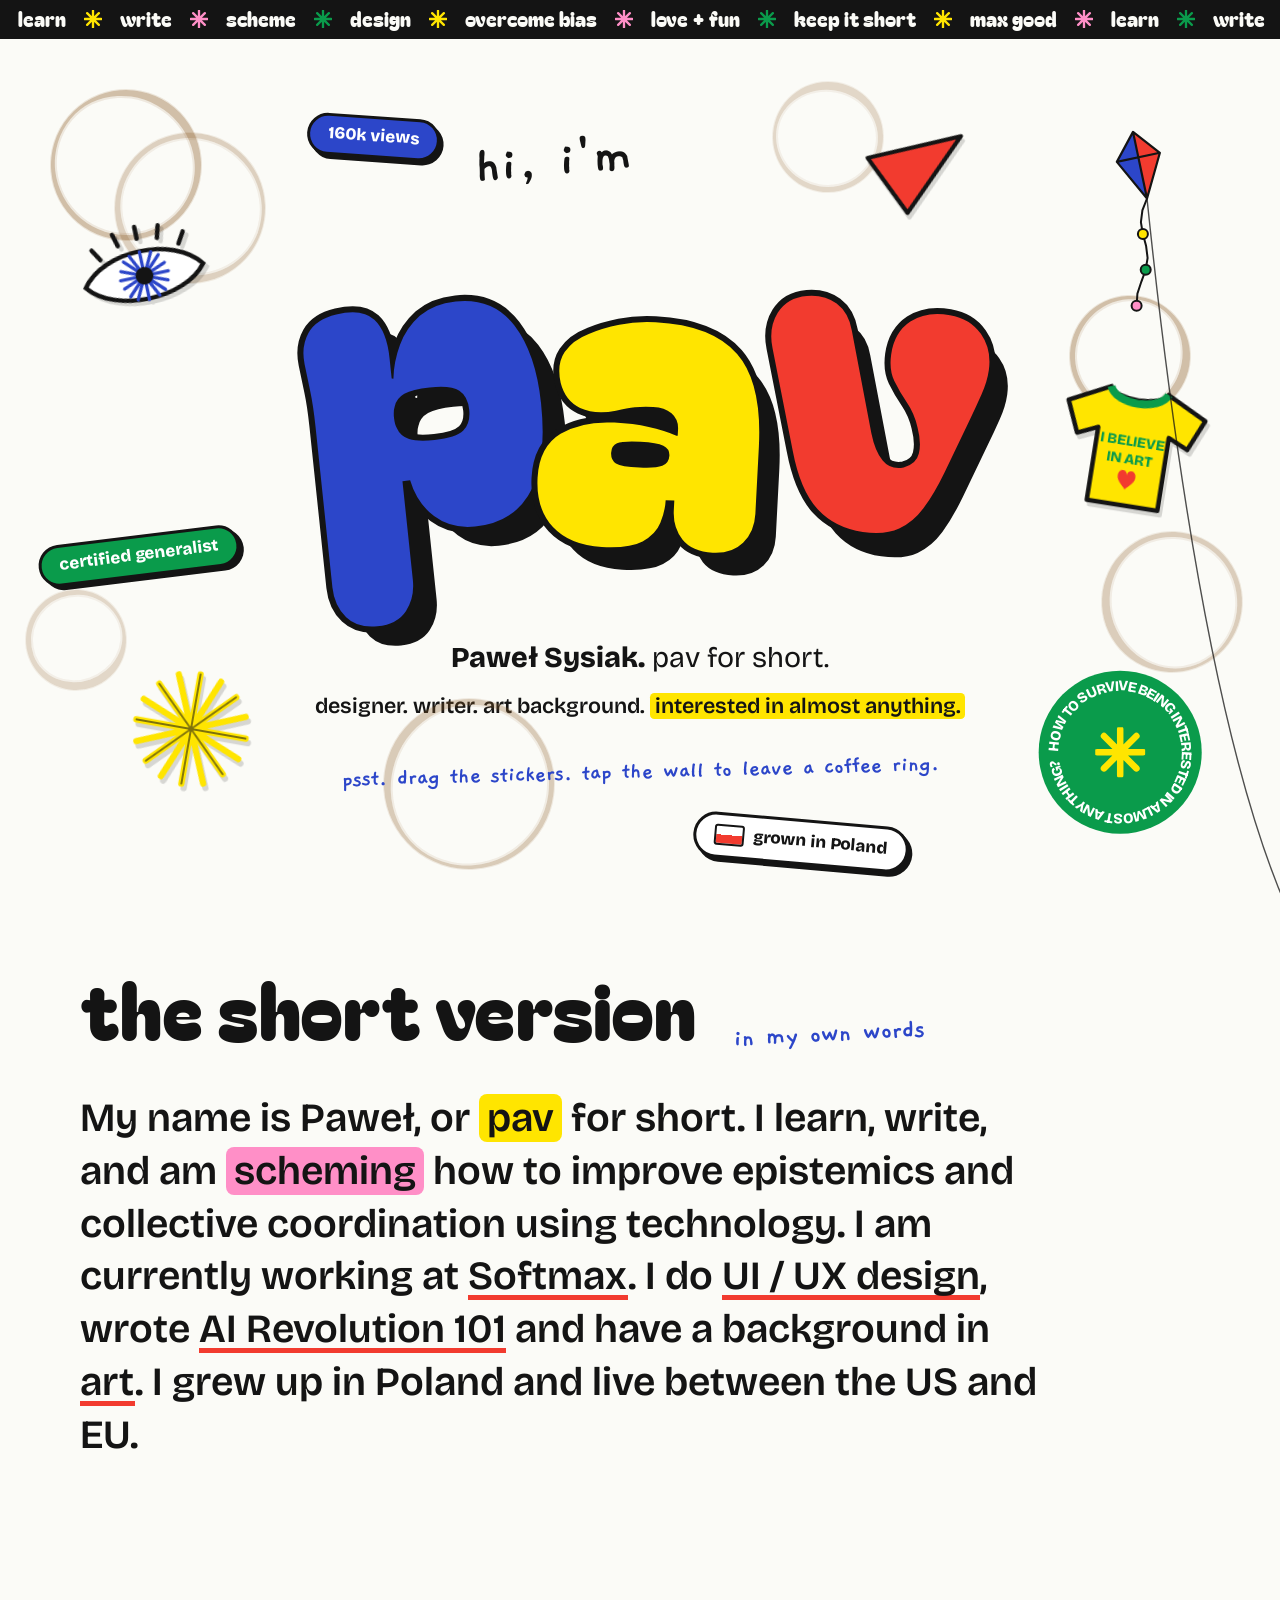
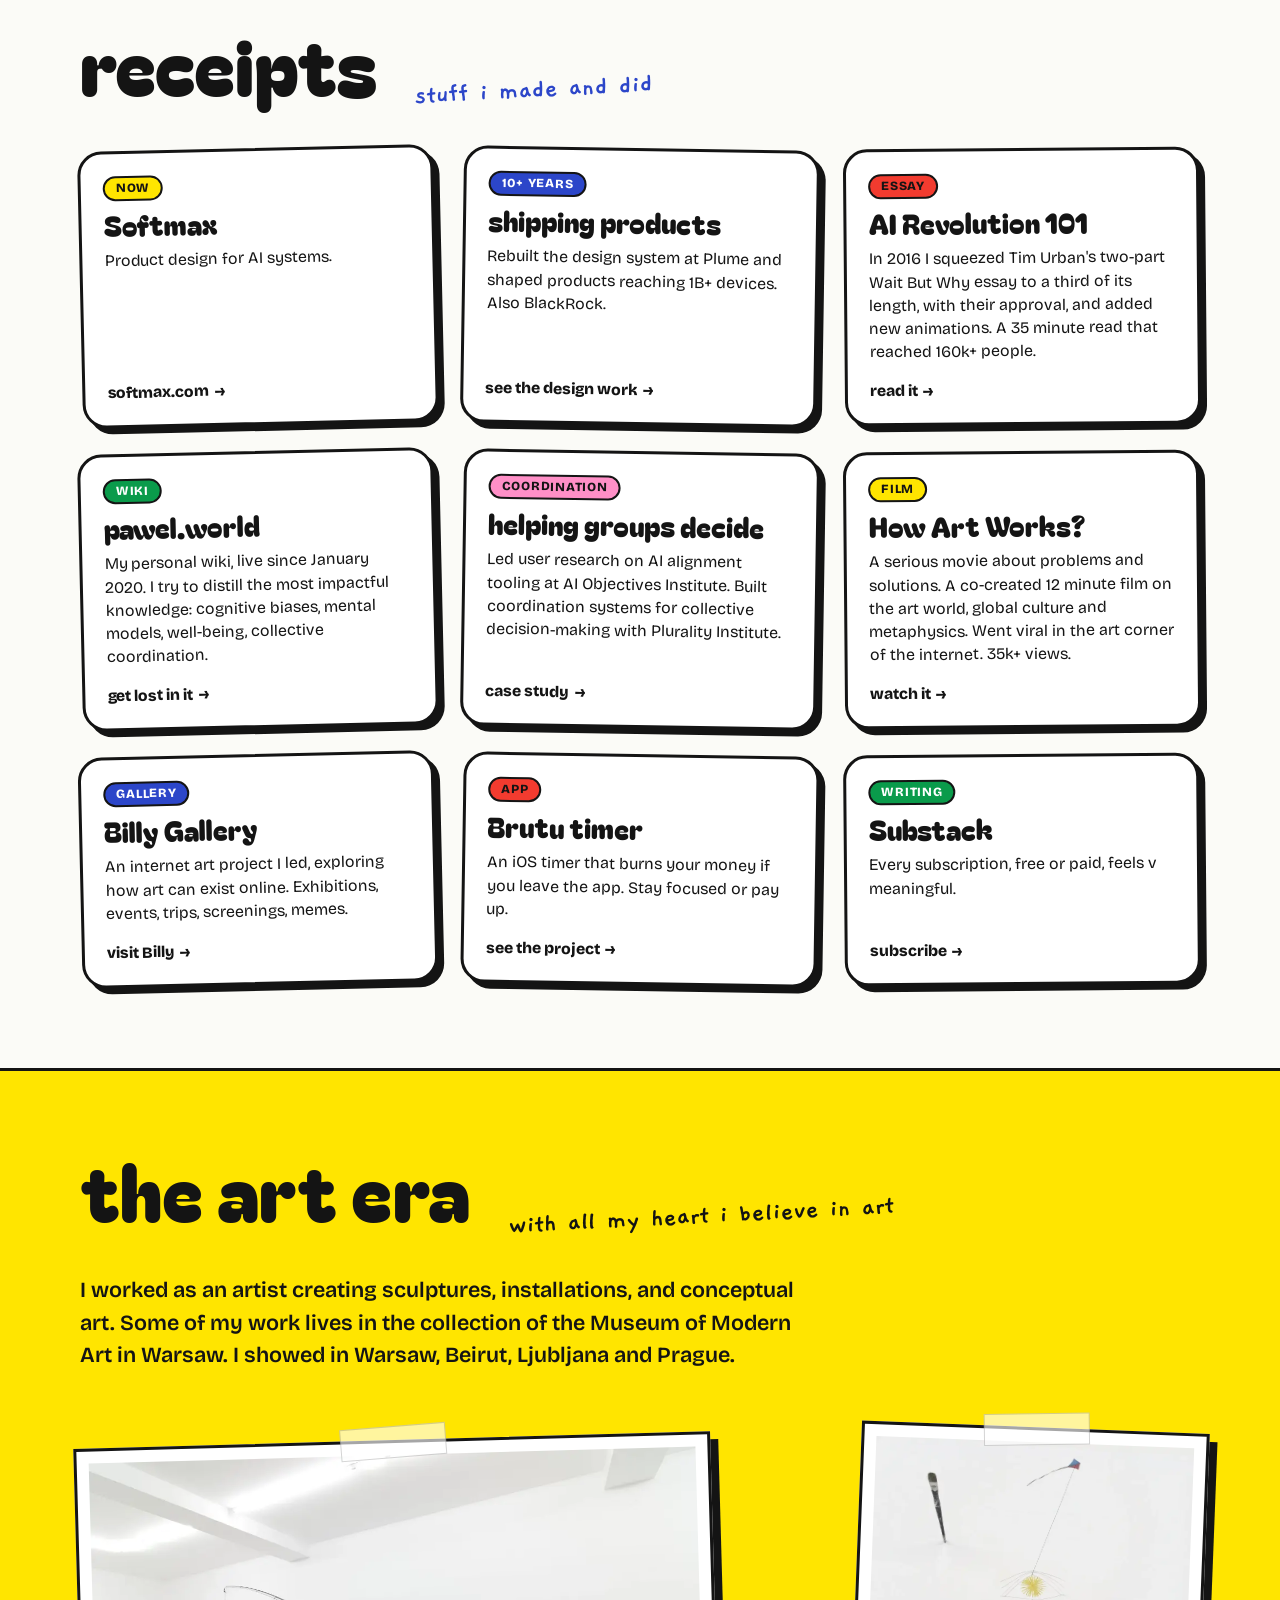
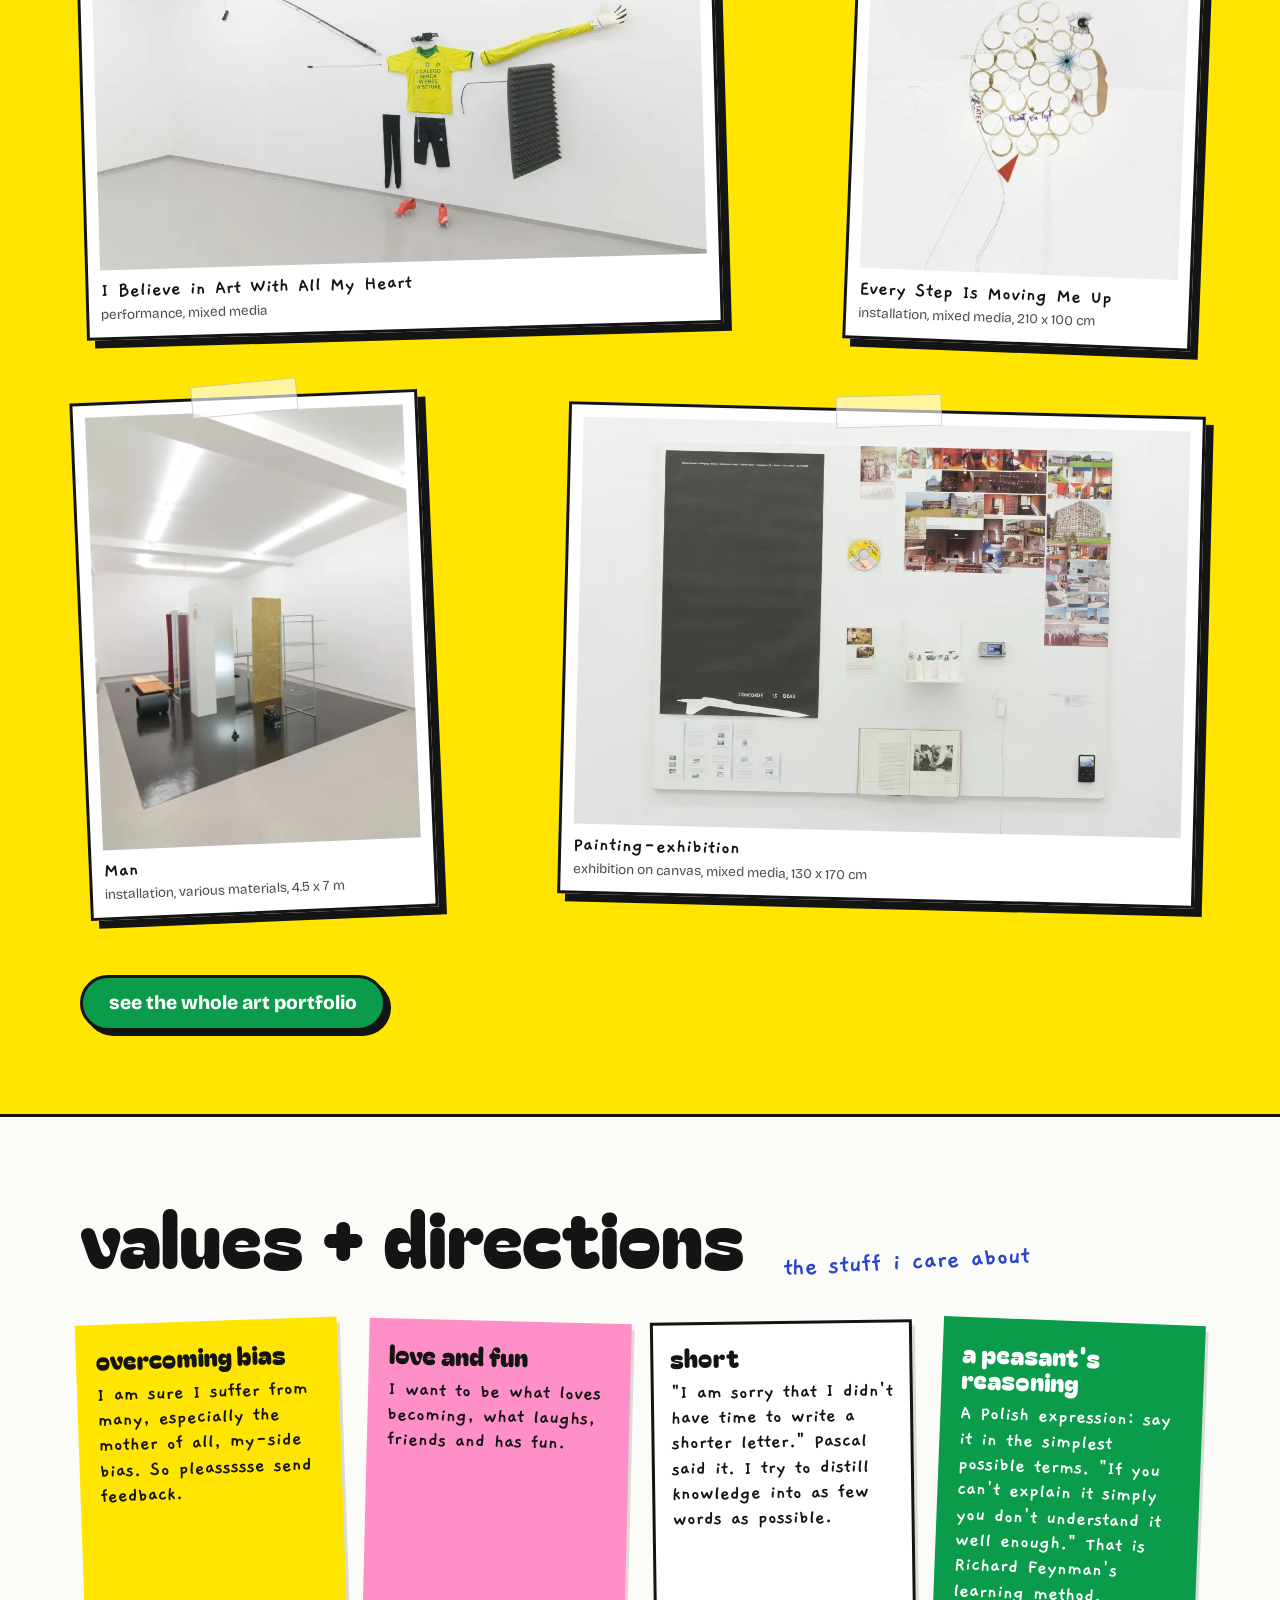
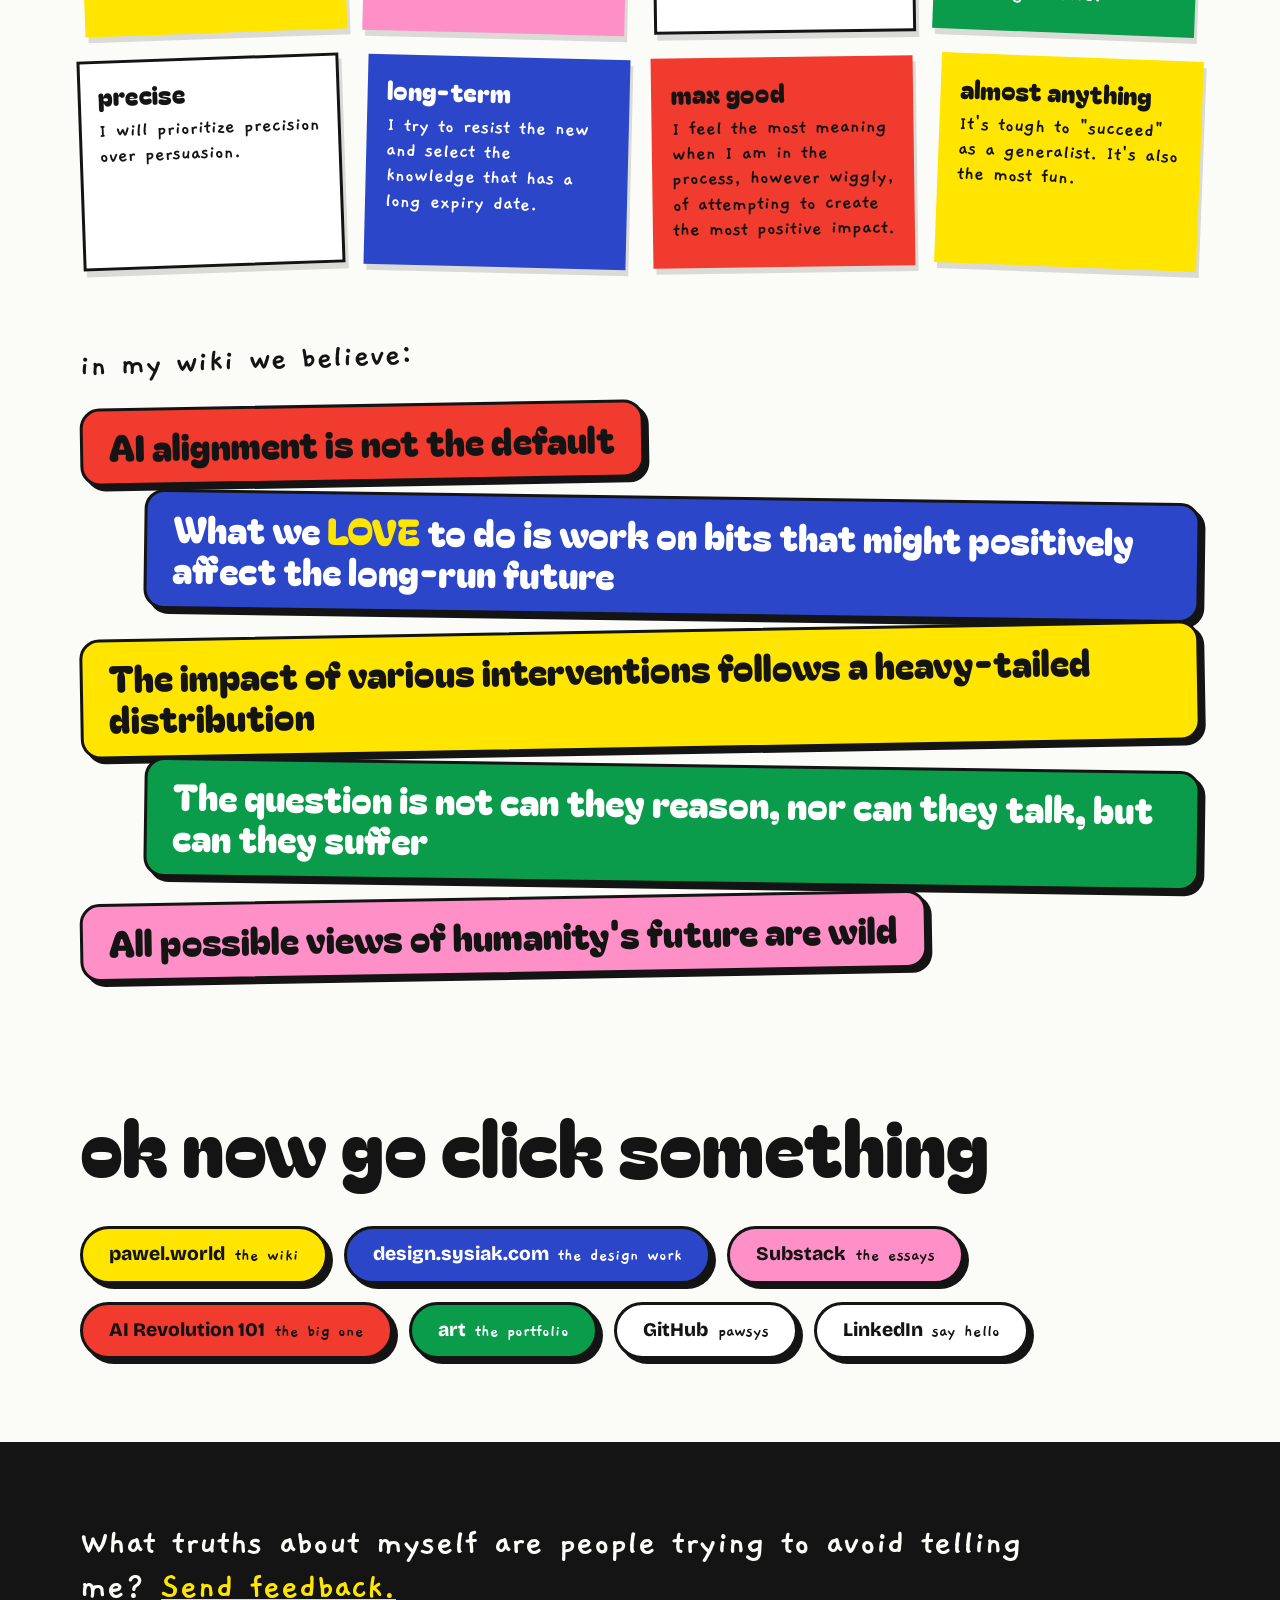
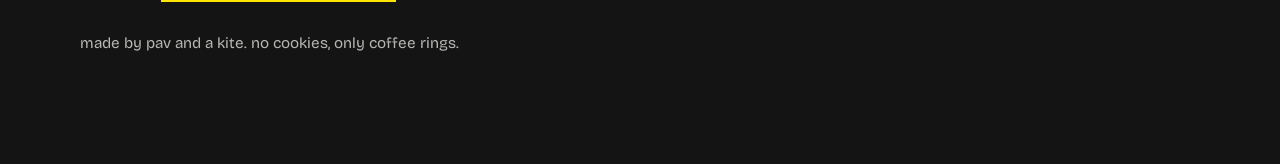
==== index.html @ 764cfbe1 "Add pav personal site Co-Authored-By: Claude Opus 5.5 <noreply@anthropic.com> Co-Authored-By: Claude" ====
<!DOCTYPE html>
<html lang="en">
<head>
<meta charset="utf-8">
<meta name="viewport" content="width=device-width, initial-scale=1">
<title>hi, i'm pav ✳ Paweł Sysiak</title>
<meta name="description" content="Paweł Sysiak, pav for short. Designer, writer, art background, interested in almost anything.">
<meta property="og:title" content="hi, i'm pav">
<meta property="og:description" content="Paweł Sysiak, pav for short. Designer, writer, art background, interested in almost anything.">
<meta property="og:type" content="website">
<meta name="theme-color" content="#FFE500">
<link rel="icon" href="data:image/svg+xml,%3Csvg xmlns='http://www.w3.org/2000/svg' viewBox='0 0 64 64'%3E%3Cpath d='M32 4 52 26 32 60 12 26Z' fill='%23F23B2F'/%3E%3Cpath d='M32 4 12 26 32 60Z' fill='%232C46C9'/%3E%3C/svg%3E">
<link rel="preconnect" href="https://fonts.googleapis.com">
<link rel="preconnect" href="https://fonts.gstatic.com" crossorigin>
<link href="https://fonts.googleapis.com/css2?family=Bagel+Fat+One&family=Bricolage+Grotesque:opsz,wght@12..96,400;12..96,600;12..96,800&family=Gaegu:wght@400;700&display=swap" rel="stylesheet">
<link rel="stylesheet" href="style.css">
</head>
<body>

<svg width="0" height="0" style="position:absolute" aria-hidden="true">
  <symbol id="ast" viewBox="0 0 100 100"><path d="M50 4v92M4 50h92M17.5 17.5l65 65M82.5 17.5l-65 65" fill="none" stroke="currentColor" stroke-width="13" stroke-linecap="round"/></symbol>
</svg>

<!-- the kite. it follows you. -->
<svg id="sky" aria-hidden="true">
  <path id="string" fill="none"/>
  <path id="tail" fill="none"/>
  <g id="bows"><circle r="5" fill="#FFE500"/><circle r="5" fill="#0A9B4B"/><circle r="5" fill="#FF8FC7"/></g>
  <g id="kite">
    <path d="M0-32 22-6 0 36Z" fill="#F23B2F"/>
    <path d="M0-32-22-6 0 36Z" fill="#2C46C9"/>
    <path d="M0-32 22-6 0 36-22-6ZM0-32V36M-22-6H22" fill="none" stroke="#141414" stroke-width="2.2" stroke-linejoin="round"/>
  </g>
</svg>

<div class="marquee" aria-hidden="true">
  <div class="marquee-track">
    <span>learn</span><svg><use href="#ast"/></svg><span>write</span><svg><use href="#ast"/></svg><span>scheme</span><svg><use href="#ast"/></svg><span>design</span><svg><use href="#ast"/></svg><span>overcome bias</span><svg><use href="#ast"/></svg><span>love + fun</span><svg><use href="#ast"/></svg><span>keep it short</span><svg><use href="#ast"/></svg><span>max good</span><svg><use href="#ast"/></svg>
    <span>learn</span><svg><use href="#ast"/></svg><span>write</span><svg><use href="#ast"/></svg><span>scheme</span><svg><use href="#ast"/></svg><span>design</span><svg><use href="#ast"/></svg><span>overcome bias</span><svg><use href="#ast"/></svg><span>love + fun</span><svg><use href="#ast"/></svg><span>keep it short</span><svg><use href="#ast"/></svg><span>max good</span><svg><use href="#ast"/></svg>
  </div>
</div>

<header class="hero">
  <div class="rings" aria-hidden="true"><i></i><i></i><i></i><i></i><i></i><i></i><i></i></div>

  <p class="hello">hi, i'm</p>
  <h1 aria-label="pav"><span>p</span><span>a</span><span>v</span></h1>
  <p class="aka"><b>Paweł Sysiak.</b> pav for short.</p>
  <p class="pitch">designer. writer. art background. <mark>interested in almost anything.</mark></p>
  <p class="hint">psst. drag the stickers. tap the wall to leave a coffee ring.</p>

  <svg class="badge" viewBox="0 0 200 200" aria-hidden="true">
    <defs><path id="circ" d="M100 100m-74 0a74 74 0 1 1 148 0a74 74 0 1 1-148 0"/></defs>
    <circle cx="100" cy="100" r="98" fill="#0A9B4B"/>
    <text><textPath href="#circ" textLength="456">how to survive being interested in almost anything?</textPath></text>
    <use href="#ast" x="70" y="70" width="60" height="60" color="#FFE500"/>
  </svg>

  <div class="sticker s-eye" aria-hidden="true">
    <svg viewBox="0 0 120 80"><path d="M6 44C28 14 92 14 114 44 92 72 28 72 6 44Z" fill="#fff" stroke="#141414" stroke-width="4"/><g stroke="#2C46C9" stroke-width="3" stroke-linecap="round"><path d="M60 22v44M38 44h44M44 28l32 32M76 28 44 60M50 24l20 40M70 24 50 64M40 36l40 16M80 36 40 52"/></g><circle cx="60" cy="44" r="8" fill="#141414"/><g stroke="#141414" stroke-width="4" stroke-linecap="round"><path d="M24 22l-6-10M42 13l-3-11M60 10V-1M78 13l3-11M96 22l6-10"/></g></svg>
  </div>
  <div class="sticker s-sun" aria-hidden="true">
    <svg viewBox="0 0 100 100"><g stroke="#FFE500" stroke-width="5" stroke-linecap="round"><path d="M50 6v88M6 50h88M19 19l62 62M81 19 19 81M33 9l34 82M67 9 33 91M9 33l82 34M91 33 9 67"/></g><g stroke="#141414" stroke-width="1.5" stroke-linecap="round" opacity=".55"><path d="M50 6v88M6 50h88M19 19l62 62M81 19 19 81"/></g></svg>
  </div>
  <div class="sticker s-tri" aria-hidden="true">
    <svg viewBox="0 0 100 100"><path d="M92 8 60 92 10 50Z" fill="#F23B2F" stroke="#141414" stroke-width="4" stroke-linejoin="round"/></svg>
  </div>
  <div class="sticker s-jersey" aria-hidden="true">
    <svg viewBox="0 0 140 120"><path d="M44 8 8 26l12 28 18-8v66h64V46l18 8 12-28L96 8c-6 12-46 12-52 0Z" fill="#FFE500" stroke="#141414" stroke-width="4" stroke-linejoin="round"/><path d="M44 8c6 16 46 16 52 0" fill="none" stroke="#0A9B4B" stroke-width="7"/><g fill="#0A9B4B" font-family="Bricolage Grotesque,Arial,sans-serif" font-weight="800" font-size="13" text-anchor="middle"><text x="70" y="58">I BELIEVE</text><text x="70" y="74">IN ART</text></g><path d="M62 86c0-7 8-7 8-1 0-6 8-6 8 1 0 6-8 10-8 12 0-2-8-6-8-12Z" fill="#F23B2F"/></svg>
  </div>
  <div class="sticker s-pill p-green" aria-hidden="true">certified generalist</div>
  <div class="sticker s-pill p-flag" aria-hidden="true">grown in Poland</div>
  <div class="sticker s-pill p-blue" aria-hidden="true">160k views</div>
</header>

<main>

<section class="short">
  <h2>the short version <small>in my own words</small></h2>
  <p class="big">My name is Paweł, or <mark class="m-yellow">pav</mark> for short. I learn, write, and am <mark class="m-pink">scheming</mark> how to improve epistemics and collective coordination using technology. I am currently working at <a href="https://softmax.com">Softmax</a>. I do <a href="https://design.sysiak.com">UI / UX design</a>, wrote <a href="https://medium.com/ai-revolution/ai-revolution-101-8dce1d9cb62d">AI Revolution 101</a> and have a background in <a href="https://www.pawel.world/art">art</a>. I grew up in Poland and live between the US and EU.</p>
</section>

<section class="receipts">
  <h2>receipts <small>stuff i made and did</small></h2>
  <div class="cards">
    <a class="card" href="https://softmax.com">
      <span class="tag t-yellow">now</span>
      <h3>Softmax</h3>
      <p>Product design for AI systems.</p>
      <span class="go">softmax.com</span>
    </a>
    <a class="card" href="https://design.sysiak.com">
      <span class="tag t-blue">10+ years</span>
      <h3>shipping products</h3>
      <p>Rebuilt the design system at Plume and shaped products reaching 1B+ devices. Also BlackRock.</p>
      <span class="go">see the design work</span>
    </a>
    <a class="card" href="https://medium.com/ai-revolution/ai-revolution-101-8dce1d9cb62d">
      <span class="tag t-red">essay</span>
      <h3>AI Revolution 101</h3>
      <p>In 2016 I squeezed Tim Urban's two-part Wait But Why essay to a third of its length, with their approval, and added new animations. A 35 minute read that reached 160k+ people.</p>
      <span class="go">read it</span>
    </a>
    <a class="card" href="https://www.pawel.world/">
      <span class="tag t-green">wiki</span>
      <h3>pawel.world</h3>
      <p>My personal wiki, live since January 2020. I try to distill the most impactful knowledge: cognitive biases, mental models, well-being, collective coordination.</p>
      <span class="go">get lost in it</span>
    </a>
    <a class="card" href="https://pawsys.github.io/pawel-design/coordination/">
      <span class="tag t-pink">coordination</span>
      <h3>helping groups decide</h3>
      <p>Led user research on AI alignment tooling at AI Objectives Institute. Built coordination systems for collective decision-making with Plurality Institute.</p>
      <span class="go">case study</span>
    </a>
    <a class="card" href="https://youtu.be/JZ-eSTuf7Ko">
      <span class="tag t-yellow">film</span>
      <h3>How Art Works?</h3>
      <p>A serious movie about problems and solutions. A co-created 12 minute film on the art world, global culture and metaphysics. Went viral in the art corner of the internet. 35k+ views.</p>
      <span class="go">watch it</span>
    </a>
    <a class="card" href="https://billygallery.super.site/">
      <span class="tag t-blue">gallery</span>
      <h3>Billy Gallery</h3>
      <p>An internet art project I led, exploring how art can exist online. Exhibitions, events, trips, screenings, memes.</p>
      <span class="go">visit Billy</span>
    </a>
    <a class="card" href="https://pawsys.github.io/pawel-design/brutu/">
      <span class="tag t-red">app</span>
      <h3>Brutu timer</h3>
      <p>An iOS timer that burns your money if you leave the app. Stay focused or pay up.</p>
      <span class="go">see the project</span>
    </a>
    <a class="card" href="https://sysiak.substack.com/">
      <span class="tag t-green">writing</span>
      <h3>Substack</h3>
      <p>Every subscription, free or paid, feels v meaningful.</p>
      <span class="go">subscribe</span>
    </a>
  </div>
</section>

<section class="art">
  <h2>the art era <small>with all my heart i believe in art</small></h2>
  <p class="lede">I worked as an artist creating sculptures, installations, and conceptual art. Some of my work lives in the collection of the Museum of Modern Art in Warsaw. I showed in Warsaw, Beirut, Ljubljana and Prague.</p>
  <div class="wall">
    <figure class="f1">
      <img src="art/i-believe-in-art-with-all-my-heart.webp" width="1100" height="737" loading="lazy" alt="A yellow football jersey, one long goalkeeper arm, a fishing rod, tights and red boots arranged on a white gallery wall like a figure">
      <figcaption>I Believe in Art With All My Heart <span>performance, mixed media</span></figcaption>
    </figure>
    <figure class="f2">
      <img src="art/every-step-is-moving-me-up.webp" width="735" height="1000" loading="lazy" alt="A sheet of paper with coffee rings, a drawn eye, a red triangle, a small kite on a line and a paintbrush stuck into the paper">
      <figcaption>Every Step Is Moving Me Up <span>installation, mixed media, 210 x 100 cm</span></figcaption>
    </figure>
    <figure class="f3">
      <img src="art/man.webp" width="734" height="1000" loading="lazy" alt="A white gallery with a black floor and an arrangement of a white pedestal, insulation panels, a clothes drier and small objects">
      <figcaption>Man <span>installation, various materials, 4.5 x 7 m</span></figcaption>
    </figure>
    <figure class="f4">
      <img src="art/painting-exhibition.webp" width="1100" height="737" loading="lazy" alt="A large white panel holding a black poster, a grid of photographs, an open book, a CD and small screens, like a tiny exhibition">
      <figcaption>Painting-exhibition <span>exhibition on canvas, mixed media, 130 x 170 cm</span></figcaption>
    </figure>
  </div>
  <a class="btn b-green" href="https://www.pawel.world/art">see the whole art portfolio</a>
</section>

<section class="values">
  <h2>values + directions <small>the stuff i care about</small></h2>
  <div class="notes">
    <article class="n-yellow"><h3>overcoming bias</h3><p>I am sure I suffer from many, especially the mother of all, my-side bias. So pleassssse send feedback.</p></article>
    <article class="n-pink"><h3>love and fun</h3><p>I want to be what loves becoming, what laughs, friends and has fun.</p></article>
    <article class="n-white"><h3>short</h3><p>"I am sorry that I didn't have time to write a shorter letter." Pascal said it. I try to distill knowledge into as few words as possible.</p></article>
    <article class="n-green"><h3>a peasant's reasoning</h3><p>A Polish expression: say it in the simplest possible terms. "If you can't explain it simply you don't understand it well enough." That is Richard Feynman's learning method.</p></article>
    <article class="n-white"><h3>precise</h3><p>I will prioritize precision over persuasion.</p></article>
    <article class="n-blue"><h3>long-term</h3><p>I try to resist the new and select the knowledge that has a long expiry date.</p></article>
    <article class="n-red"><h3>max good</h3><p>I feel the most meaning when I am in the process, however wiggly, of attempting to create the most positive impact.</p></article>
    <article class="n-yellow"><h3>almost anything</h3><p>It's tough to "succeed" as a generalist. It's also the most fun.</p></article>
  </div>
</section>

<section class="believe">
  <p class="kicker">in my wiki we believe:</p>
  <ul>
    <li class="c-red">AI alignment is not the default</li>
    <li class="c-blue">What we <b>LOVE</b> to do is work on bits that might positively affect the long-run future</li>
    <li class="c-yellow">The impact of various interventions follows a heavy-tailed distribution</li>
    <li class="c-green">The question is not can they reason, nor can they talk, but can they suffer</li>
    <li class="c-pink">All possible views of humanity's future are wild</li>
  </ul>
</section>

<section class="links">
  <h2>ok now go click something</h2>
  <div class="btns">
    <a class="btn b-yellow" href="https://www.pawel.world/">pawel.world <span>the wiki</span></a>
    <a class="btn b-blue" href="https://design.sysiak.com">design.sysiak.com <span>the design work</span></a>
    <a class="btn b-pink" href="https://sysiak.substack.com/">Substack <span>the essays</span></a>
    <a class="btn b-red" href="https://medium.com/ai-revolution/ai-revolution-101-8dce1d9cb62d">AI Revolution 101 <span>the big one</span></a>
    <a class="btn b-green" href="https://www.pawel.world/art">art <span>the portfolio</span></a>
    <a class="btn b-white" href="https://github.com/pawsys">GitHub <span>pawsys</span></a>
    <a class="btn b-white" href="https://www.linkedin.com/in/sysiak/">LinkedIn <span>say hello</span></a>
  </div>
</section>

</main>

<footer>
  <p>What truths about myself are people trying to avoid telling me? <a href="https://www.linkedin.com/in/sysiak/">Send feedback.</a></p>
  <p class="tiny">made by pav and a kite. no cookies, only coffee rings.</p>
</footer>

<script src="script.js"></script>
</body>
</html>
---- style.css ----
:root {
  --wall: #FBFBF7;
  --ink: #141414;
  --yellow: #FFE500;
  --green: #0A9B4B;
  --red: #F23B2F;
  --blue: #2C46C9;
  --pink: #FF8FC7;
  --coffee: 140, 92, 40;
  --display: "Bagel Fat One", "Arial Black", Impact, sans-serif;
  --body: "Bricolage Grotesque", "Helvetica Neue", Arial, sans-serif;
  --hand: "Gaegu", "Comic Sans MS", "Marker Felt", cursive;
  --gutter: max(20px, calc((100vw - 1120px) / 2));
}

* { box-sizing: border-box; }

html { -webkit-text-size-adjust: 100%; scroll-behavior: smooth; overflow-x: hidden; }

body {
  margin: 0;
  position: relative;
  overflow-x: clip;
  background: var(--wall);
  color: var(--ink);
  font: 400 18px/1.5 var(--body);
}

a { color: inherit; }
a:focus-visible, .sticker:focus-visible {
  outline: 4px solid var(--blue);
  outline-offset: 4px;
  border-radius: 8px;
}
img { display: block; max-width: 100%; height: auto; }
p, h1, h2, h3, ul, figure { margin: 0; }
::selection { background: var(--pink); color: var(--ink); }

/* ---------- the kite ---------- */
#sky {
  position: fixed;
  inset: 0;
  width: 100%;
  height: 100%;
  z-index: 60;
  pointer-events: none;
  overflow: visible;
}
#string { stroke: var(--ink); stroke-width: 1.4; opacity: .75; }
#tail { stroke: var(--ink); stroke-width: 2; stroke-linecap: round; }
#bows circle { stroke: var(--ink); stroke-width: 2; }

/* ---------- marquee ---------- */
.marquee {
  background: var(--ink);
  color: var(--wall);
  overflow: hidden;
  border-bottom: 3px solid var(--ink);
}
.marquee-track {
  display: flex;
  align-items: center;
  width: max-content;
  padding: 9px 0 7px;
  font: 400 1.25rem/1 var(--display);
  white-space: nowrap;
  animation: slide 30s linear infinite;
}
.marquee span { padding: 0 18px; }
.marquee svg { width: 18px; height: 18px; flex: none; color: var(--yellow); }
.marquee svg:nth-of-type(3n+2) { color: var(--pink); }
.marquee svg:nth-of-type(3n) { color: var(--green); }
@keyframes slide { to { transform: translateX(-50%); } }

/* ---------- hero ---------- */
.hero {
  position: relative;
  min-height: min(900px, calc(100svh - 44px));
  padding: 70px var(--gutter) 90px;
  display: flex;
  flex-direction: column;
  align-items: center;
  justify-content: center;
  text-align: center;
}
.hello {
  font: 700 clamp(2rem, 5vw, 3.4rem)/1 var(--hand);
  transform: rotate(-5deg) translateX(-1.6em);
  margin-bottom: -.1em;
}
h1 {
  font: 400 clamp(9.5rem, 34vw, 27rem)/.78 var(--display);
  letter-spacing: -.02em;
  display: flex;
  padding-bottom: .12em;
  margin-bottom: .13em;
  cursor: default;
}
h1 span {
  display: inline-block;
  -webkit-text-stroke: .028em var(--ink);
  paint-order: stroke fill;
  text-shadow: .05em .05em 0 var(--ink);
  transition: transform .25s cubic-bezier(.3, 2.2, .5, 1);
}
h1 span:nth-child(1) { color: var(--blue); transform: rotate(-6deg); }
h1 span:nth-child(2) { color: var(--yellow); transform: translateY(.04em) rotate(3deg); }
h1 span:nth-child(3) { color: var(--red); transform: rotate(8deg); }
h1 span:hover { transform: translateY(-.08em) rotate(-10deg) scale(1.06); }

.aka { font-size: clamp(1.25rem, 2.6vw, 1.8rem); margin-top: .5em; }
.aka b { font-weight: 800; }
.pitch {
  font-size: clamp(1.05rem, 2vw, 1.35rem);
  font-weight: 600;
  margin-top: .5em;
  max-width: 34em;
  text-wrap: balance;
}
mark { background: var(--yellow); color: inherit; padding: 0 .2em; border-radius: .2em; box-decoration-break: clone; -webkit-box-decoration-break: clone; }
.m-pink { background: var(--pink); }
.hint {
  font: 700 clamp(1.15rem, 2.2vw, 1.5rem)/1.2 var(--hand);
  margin-top: 1.5em;
  transform: rotate(-1.5deg);
  color: var(--blue);
}

/* coffee rings: printed in the hero, stamped by you everywhere else */
.rings i, .ring {
  position: absolute;
  border-radius: 50%;
  border: 5px solid rgba(var(--coffee), .38);
  border-top-width: 8px;
  border-left-width: 3px;
  box-shadow: inset 0 0 0 2px rgba(var(--coffee), .12), 0 0 0 1px rgba(var(--coffee), .14);
  pointer-events: none;
}
.rings i:nth-child(1) { width: 150px; height: 150px; left: 4%; top: 6%; transform: rotate(40deg); }
.rings i:nth-child(2) { width: 150px; height: 150px; left: 9%; top: 11%; transform: rotate(200deg); opacity: .7; }
.rings i:nth-child(3) { width: 120px; height: 120px; right: 7%; top: 30%; transform: rotate(110deg); }
.rings i:nth-child(4) { width: 170px; height: 170px; left: 30%; bottom: 3%; transform: rotate(300deg); opacity: .8; }
.rings i:nth-child(5) { width: 110px; height: 110px; right: 31%; top: 5%; transform: rotate(10deg); opacity: .6; }
.rings i:nth-child(6) { width: 140px; height: 140px; right: 3%; bottom: 26%; transform: rotate(250deg); opacity: .75; }
.rings i:nth-child(7) { width: 100px; height: 100px; left: 2%; bottom: 24%; transform: rotate(160deg); opacity: .6; }
.ring {
  z-index: 40;
  mix-blend-mode: multiply;
  animation: stamp .35s cubic-bezier(.3, 1.8, .5, 1) both;
}
@keyframes stamp { from { scale: 1.5; opacity: 0; } }

/* stickers */
.sticker {
  position: absolute;
  z-index: 5;
  cursor: grab;
  touch-action: none;
  user-select: none;
  -webkit-user-select: none;
  transform: translate(var(--dx, 0px), var(--dy, 0px)) rotate(var(--r, 0deg)) scale(var(--s, 1));
  transition: scale .2s, filter .2s;
  filter: drop-shadow(3px 4px 0 rgba(20, 20, 20, .16));
}
.sticker svg { display: block; width: 100%; height: auto; overflow: visible; pointer-events: none; }
.sticker:hover { scale: 1.06; }
.sticker.held { cursor: grabbing; scale: 1.14; z-index: 30; filter: drop-shadow(8px 12px 0 rgba(20, 20, 20, .18)); }

.s-eye    { width: clamp(104px, 10.4vw, 150px); left: 6%; top: 22%; --r: -12deg; }
.s-sun    { width: 126px; left: 10%; bottom: 12%; --r: 10deg; }
.s-tri    { width: 104px; right: 25%; top: 9%;    --r: 14deg; }
.s-jersey { width: clamp(124px, 12.2vw, 176px); right: 5.5%; top: 40%; --r: 9deg; }
.s-pill {
  padding: 9px 18px 10px;
  border: 3px solid var(--ink);
  border-radius: 999px;
  font: 800 1.05rem/1 var(--body);
  white-space: nowrap;
  box-shadow: 4px 4px 0 var(--ink);
  filter: none;
}
.s-pill.held { filter: none; box-shadow: 9px 11px 0 var(--ink); }
.p-green { background: var(--green); color: #fff; left: 3%; top: 58%; --r: -7deg; }
.p-flag  { background: #fff; right: 29%; bottom: 3.5%; --r: 5deg; display: flex; align-items: center; gap: 9px; }
.p-flag::before {
  content: "";
  width: 26px;
  height: 17px;
  border: 2px solid var(--ink);
  border-radius: 3px;
  background: linear-gradient(#fff 50%, var(--red) 50%);
}
.p-blue  { background: var(--blue); color: #fff; left: 24%; top: 9%; --r: 4deg; }

.badge {
  position: absolute;
  right: 6%;
  bottom: 7%;
  width: clamp(120px, 13vw, 176px);
  animation: spin 22s linear infinite;
}
.badge text { font: 800 17.5px var(--body); fill: #fff; letter-spacing: .06em; text-transform: uppercase; }
@keyframes spin { to { rotate: 360deg; } }

/* ---------- sections ---------- */
section { padding: clamp(46px, 6.5vw, 88px) var(--gutter); position: relative; }

h2 {
  font: 400 clamp(2.5rem, 7vw, 4.8rem)/.95 var(--display);
  margin-bottom: clamp(24px, 4vw, 44px);
  display: flex;
  flex-wrap: wrap;
  align-items: baseline;
  gap: .1em .5em;
}
h2 small {
  font: 700 clamp(1.2rem, 2.4vw, 1.7rem)/1 var(--hand);
  transform: rotate(-3deg);
  color: var(--blue);
}

.short { padding-top: clamp(40px, 6vw, 80px); }
.big {
  font-size: clamp(1.45rem, 3.3vw, 2.5rem);
  font-weight: 600;
  line-height: 1.32;
  max-width: 24em;
  text-wrap: pretty;
}
.big a {
  text-decoration: underline;
  text-decoration-thickness: .12em;
  text-underline-offset: .14em;
  text-decoration-color: var(--red);
}
.big a:hover { background: var(--ink); color: var(--yellow); text-decoration-color: var(--yellow); }

/* receipts */
.cards {
  display: grid;
  grid-template-columns: repeat(auto-fill, minmax(290px, 1fr));
  gap: 26px;
}
.card {
  display: flex;
  flex-direction: column;
  align-items: flex-start;
  gap: 10px;
  padding: 22px 22px 20px;
  background: #fff;
  border: 3px solid var(--ink);
  border-radius: 24px;
  box-shadow: 6px 6px 0 var(--ink);
  text-decoration: none;
  transition: transform .2s cubic-bezier(.3, 1.8, .5, 1), box-shadow .2s;
}
.card:nth-child(3n+1) { transform: rotate(-1.3deg); }
.card:nth-child(3n+2) { transform: rotate(.9deg); }
.card:nth-child(3n)   { transform: rotate(-.5deg); }
.card:hover, .card:focus-visible { transform: translate(-4px, -4px) rotate(0deg); box-shadow: 11px 11px 0 var(--ink); }
.card h3 { font: 400 1.75rem/1 var(--display); }
.card p { font-size: 1rem; line-height: 1.45; }
.tag {
  padding: 4px 11px 5px;
  border: 2.5px solid var(--ink);
  border-radius: 999px;
  font: 800 .78rem/1 var(--body);
  text-transform: uppercase;
  letter-spacing: .06em;
}
.t-yellow { background: var(--yellow); }
.t-blue { background: var(--blue); color: #fff; }
.t-red { background: var(--red); }
.t-green { background: var(--green); color: #fff; }
.t-pink { background: var(--pink); }
.go { margin-top: auto; padding-top: 6px; font-weight: 800; font-size: .98rem; }
.go::after { content: "\2192"; display: inline-block; margin-left: .35em; transition: transform .2s; }
.card:hover .go::after { transform: translateX(6px); }

/* art */
.art { background: var(--yellow); border-block: 3px solid var(--ink); }
.art h2 small { color: var(--ink); }
.lede { font-size: clamp(1.1rem, 2vw, 1.35rem); font-weight: 600; max-width: 34em; margin-bottom: clamp(30px, 5vw, 56px); }
.wall {
  display: grid;
  grid-template-columns: repeat(12, 1fr);
  gap: clamp(26px, 4vw, 54px) clamp(20px, 3vw, 44px);
  align-items: center;
  margin-bottom: clamp(36px, 5vw, 60px);
}
.wall figure {
  position: relative;
  background: #fff;
  padding: 12px 12px 14px;
  border: 3px solid var(--ink);
  box-shadow: 8px 8px 0 var(--ink);
  transition: transform .25s cubic-bezier(.3, 1.8, .5, 1);
}
.wall figure::before {
  content: "";
  position: absolute;
  top: -17px;
  left: 50%;
  width: 104px;
  height: 30px;
  margin-left: -52px;
  background: rgba(255, 255, 255, .62);
  border: 1px solid rgba(20, 20, 20, .18);
  transform: rotate(-3deg);
}
.wall figure:hover { transform: rotate(0deg) scale(1.02); }
.f1 { grid-column: 1 / span 7; transform: rotate(-1.6deg); }
.f2 { grid-column: 9 / span 4; transform: rotate(2.2deg); }
.f3 { grid-column: 1 / span 4; transform: rotate(-2.4deg); }
.f4 { grid-column: 6 / span 7; transform: rotate(1.4deg); }
.f2::before, .f4::before { transform: rotate(4deg); }
figcaption { padding-top: 10px; font: 700 1.3rem/1.1 var(--hand); }
figcaption span { display: block; font: 400 .85rem/1.3 var(--body); opacity: .75; padding-top: 3px; }

/* buttons */
.btn {
  display: inline-flex;
  align-items: baseline;
  gap: .5em;
  padding: 15px 26px 16px;
  border: 3px solid var(--ink);
  border-radius: 999px;
  background: #fff;
  color: var(--ink);
  font: 800 1.2rem/1 var(--body);
  text-decoration: none;
  box-shadow: 5px 5px 0 var(--ink);
  transition: transform .15s, box-shadow .15s;
}
.btn span { font: 700 1.1rem/1 var(--hand); }
.btn:hover, .btn:focus-visible { transform: translate(-3px, -3px) rotate(-1.5deg); box-shadow: 9px 9px 0 var(--ink); }
.btn:active { transform: translate(3px, 3px); box-shadow: 1px 1px 0 var(--ink); }
.b-yellow { background: var(--yellow); }
.b-blue { background: var(--blue); color: #fff; }
.b-pink { background: var(--pink); }
.b-red { background: var(--red); }
.b-green { background: var(--green); color: #fff; }

/* values */
.notes {
  display: grid;
  grid-template-columns: repeat(auto-fill, minmax(240px, 1fr));
  gap: 24px;
}
.notes article {
  padding: 22px 20px 26px;
  min-height: 190px;
  box-shadow: 3px 6px 0 rgba(20, 20, 20, .14);
  transition: transform .25s cubic-bezier(.3, 1.8, .5, 1);
}
.notes article:nth-child(4n+1) { transform: rotate(-2deg); }
.notes article:nth-child(4n+2) { transform: rotate(1.4deg); }
.notes article:nth-child(4n+3) { transform: rotate(-.8deg); }
.notes article:nth-child(4n)   { transform: rotate(2.2deg); }
.notes article:hover { transform: rotate(0deg) scale(1.04); }
.notes h3 { font: 400 1.6rem/1 var(--display); margin-bottom: 10px; }
.notes p { font: 700 1.3rem/1.22 var(--hand); }
.n-yellow { background: var(--yellow); }
.n-pink { background: var(--pink); }
.n-white { background: #fff; outline: 3px solid var(--ink); outline-offset: -3px; }
.n-green { background: var(--green); color: #fff; }
.n-blue { background: var(--blue); color: #fff; }
.n-red { background: var(--red); }

/* beliefs */
.believe { padding-top: 0; }
.kicker { font: 700 clamp(1.5rem, 3vw, 2.1rem)/1 var(--hand); margin-bottom: 20px; transform: rotate(-2deg); transform-origin: left; }
.believe ul { list-style: none; padding: 0; display: flex; flex-direction: column; align-items: flex-start; gap: 14px; }
.believe li {
  padding: .4em .7em .45em;
  border: 3px solid var(--ink);
  border-radius: 20px;
  box-shadow: 5px 5px 0 var(--ink);
  font: 400 clamp(1.25rem, 3.4vw, 2.3rem)/1.12 var(--display);
  max-width: 100%;
}
.believe li b { font-weight: 400; color: var(--yellow); }
.believe li:nth-child(odd) { transform: rotate(-1deg); }
.believe li:nth-child(even) { transform: rotate(.8deg); margin-left: clamp(0px, 5vw, 70px); }
.c-red { background: var(--red); }
.c-blue { background: var(--blue); color: #fff; }
.c-yellow { background: var(--yellow); }
.c-green { background: var(--green); color: #fff; }
.c-pink { background: var(--pink); }

/* links + footer */
.links { padding-top: clamp(20px, 4vw, 50px); }
.btns { display: flex; flex-wrap: wrap; gap: 18px 16px; }

footer {
  background: var(--ink);
  color: var(--wall);
  padding: clamp(46px, 7vw, 80px) var(--gutter) 110px;
}
footer p { font: 700 clamp(1.5rem, 3.4vw, 2.3rem)/1.2 var(--hand); max-width: 26em; }
footer a { color: var(--yellow); }
footer .tiny { font: 400 .95rem/1.4 var(--body); opacity: .7; margin-top: 22px; }

/* ---------- phone ---------- */
@media (max-width: 1180px) {
  .hero { min-height: 0; padding: 46px 20px 410px; justify-content: flex-start; }
  .hello { transform: rotate(-5deg) translateX(-1.2em); }
  .rings i:nth-child(1), .rings i:nth-child(2) { width: 96px; height: 96px; }
  .rings i:nth-child(3) { width: 84px; height: 84px; top: 4%; right: 4%; }
  .rings i:nth-child(4) { width: 120px; height: 120px; left: 8%; bottom: 26%; }
  .rings i:nth-child(5) { display: none; }
  .rings i:nth-child(6) { width: 100px; height: 100px; bottom: 8%; right: 30%; }
  .rings i:nth-child(7) { display: none; }

  .s-eye    { width: 104px; left: 6%;  top: auto; bottom: 296px; }
  .s-tri    { width: 66px;  right: auto; left: 44%; top: auto; bottom: 322px; }
  .s-sun    { width: 88px;  left: auto; right: 7%; bottom: 288px; }
  .p-green  { left: 4%; top: auto; bottom: 232px; }
  .p-blue   { left: auto; right: 4%; top: auto; bottom: 218px; }
  .p-flag   { right: auto; left: 27%; bottom: 158px; }
  .s-jersey { width: 126px; right: auto; left: 8%; top: auto; bottom: 22px; }
  .badge    { right: 7%; bottom: 16px; width: 116px; }
  .s-pill   { font-size: .95rem; padding: 8px 14px 9px; }
}

@media (max-width: 760px) {
  body { font-size: 17px; }
  .cards { grid-template-columns: 1fr; gap: 22px; }
  .wall { grid-template-columns: 1fr; gap: 40px; }
  .wall figure { grid-column: auto; }
  .f2, .f3 { width: 82%; }
  .f2 { justify-self: end; }
  .notes { grid-template-columns: 1fr 1fr; gap: 14px; }
  .notes article { min-height: 0; padding: 16px 14px 18px; }
  .notes h3 { font-size: 1.25rem; }
  .notes p { font-size: 1.1rem; }
  .btn { font-size: 1.05rem; padding: 13px 20px 14px; }
}

@media (max-width: 380px) {
  .notes { grid-template-columns: 1fr; }
}

@media (prefers-reduced-motion: reduce) {
  html { scroll-behavior: auto; }
  .marquee-track, .badge, .ring { animation: none; }
  h1 span, .card, .btn, .wall figure, .notes article, .sticker { transition: none; }
}
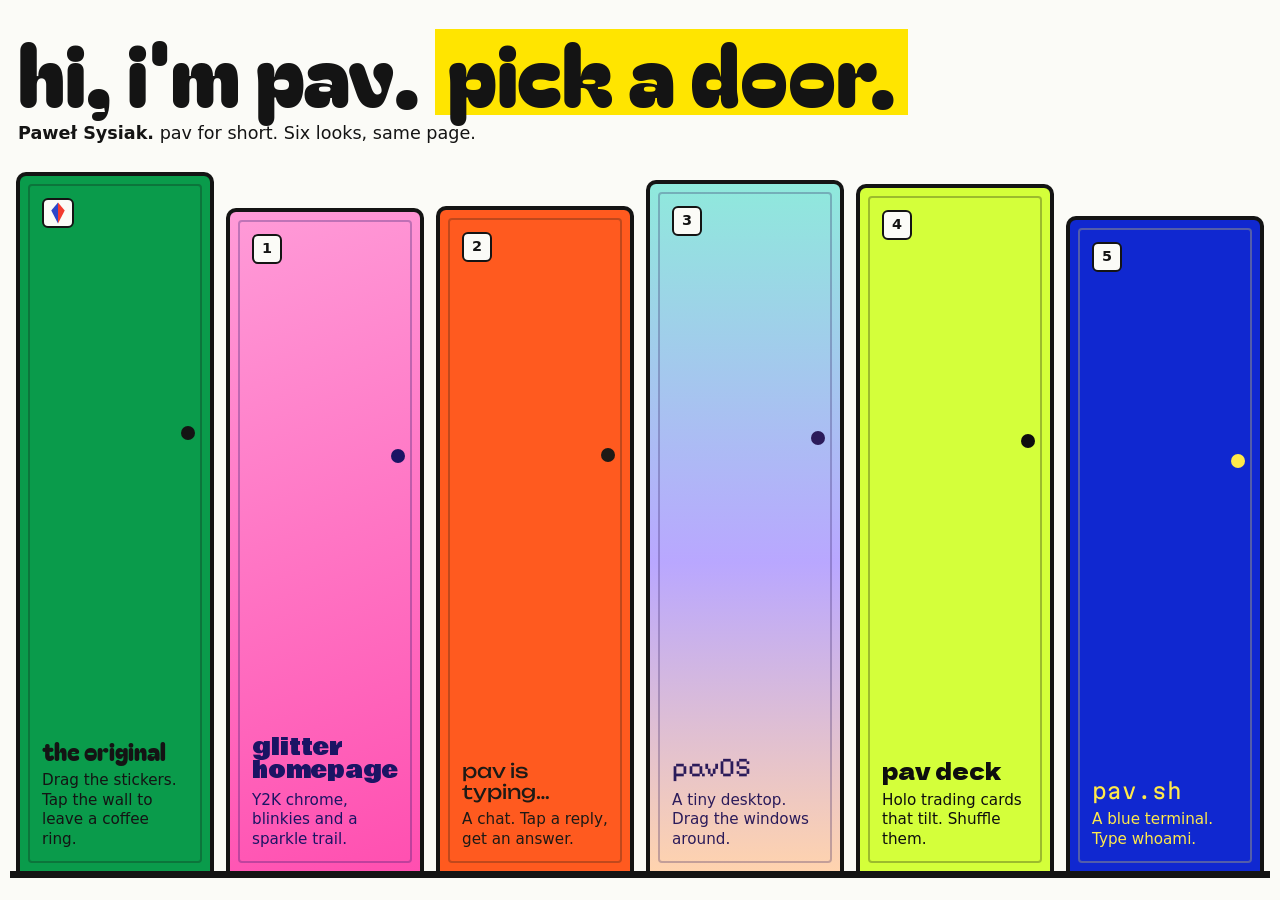
==== commit 05b93279: "Make the style picker the homepage entry door The root page is now six doors, one per style. The old" ====
--- a/index.html
+++ b/index.html
@@ -3,212 +3,130 @@
 <head>
 <meta charset="utf-8">
 <meta name="viewport" content="width=device-width, initial-scale=1">
-<title>hi, i'm pav ✳ Paweł Sysiak</title>
+<title>hi, i'm pav ✳ pick a door</title>
 <meta name="description" content="Paweł Sysiak, pav for short. Designer, writer, art background, interested in almost anything.">
 <meta property="og:title" content="hi, i'm pav">
 <meta property="og:description" content="Paweł Sysiak, pav for short. Designer, writer, art background, interested in almost anything.">
 <meta property="og:type" content="website">
-<meta name="theme-color" content="#FFE500">
+<meta name="theme-color" content="#FBFBF7">
 <link rel="icon" href="data:image/svg+xml,%3Csvg xmlns='http://www.w3.org/2000/svg' viewBox='0 0 64 64'%3E%3Cpath d='M32 4 52 26 32 60 12 26Z' fill='%23F23B2F'/%3E%3Cpath d='M32 4 12 26 32 60Z' fill='%232C46C9'/%3E%3C/svg%3E">
 <link rel="preconnect" href="https://fonts.googleapis.com">
 <link rel="preconnect" href="https://fonts.gstatic.com" crossorigin>
-<link href="https://fonts.googleapis.com/css2?family=Bagel+Fat+One&family=Bricolage+Grotesque:opsz,wght@12..96,400;12..96,600;12..96,800&family=Gaegu:wght@400;700&display=swap" rel="stylesheet">
-<link rel="stylesheet" href="style.css">
+<!-- each door wears the typeface of the room behind it. text= keeps the download to just these letters. -->
+<link href="https://fonts.googleapis.com/css2?family=Bagel+Fat+One&family=Bowlby+One&family=Unbounded:wght@900&family=Pixelify+Sans:wght@700&family=Dela+Gothic+One&family=Martian+Mono:wght@800&display=swap&text=%20%27%2C.%E2%80%A6acdeghiklmnoprstvyOS" rel="stylesheet">
+<style>
+:root { --wall: #FBFBF7; --ink: #141414; --yellow: #FFE500; --blue: #2C46C9; --k: .35; }
+* { box-sizing: border-box; }
+html { -webkit-text-size-adjust: 100%; }
+body { margin: 0; min-height: 100vh; min-height: 100dvh; display: flex; flex-direction: column; overflow-x: clip; background: var(--wall); color: var(--ink); font: 500 1rem/1.35 system-ui, -apple-system, "Segoe UI", Helvetica, Arial, sans-serif; }
+
+header { padding: 20px 16px 18px; }
+h1 { margin: 0; font: 400 clamp(2.5rem, 12.4vw, 5.4rem)/1.04 "Bagel Fat One", "Arial Black", Impact, sans-serif; }
+h1 span { display: inline-block; }
+mark { color: inherit; padding: 0 .14em; background: linear-gradient(transparent 17%, var(--yellow) 17%, var(--yellow) 86%, transparent 86%); }
+header p { margin: 10px 0 0; }
+
+.doors { flex: 1; display: grid; grid-template-columns: repeat(2, minmax(0, 1fr)); grid-auto-rows: minmax(205px, 1fr); margin: 0; padding: 0 10px 16px; list-style: none; }
+.doors li { display: flex; padding: calc(var(--lift) * var(--k)) 6px 0; border-bottom: 7px solid var(--ink); }
+.doors li:nth-child(1) { --lift: 0px; }
+.doors li:nth-child(2) { --lift: 36px; }
+.doors li:nth-child(3) { --lift: 34px; }
+.doors li:nth-child(4) { --lift: 8px; }
+.doors li:nth-child(5) { --lift: 12px; }
+.doors li:nth-child(6) { --lift: 44px; }
+
+/* the frame and the dark room behind the door */
+.door { position: relative; flex: 1; display: block; overflow: hidden; perspective: 900px; color: var(--door-ink); text-decoration: none; background: var(--ink); border: 4px solid var(--ink); border-bottom: 0; border-radius: 10px 10px 0 0; }
+.door:focus-visible { outline: 4px solid var(--blue); outline-offset: 3px; }
+.peek { position: absolute; top: 36%; right: 5px; color: var(--yellow); font-size: 1.25rem; font-weight: 900; line-height: 1; }
+
+/* the part that swings */
+.leaf { position: absolute; inset: 0; display: flex; flex-direction: column; padding: 18px; background: var(--bg); transform-origin: left center; transition: transform .38s cubic-bezier(.2, .8, .2, 1); }
+.leaf::before { content: ""; position: absolute; inset: 8px; border: 2px solid currentColor; border-radius: 4px; opacity: .28; pointer-events: none; }
+.leaf::after { content: ""; position: absolute; top: 36%; right: 15px; width: 14px; height: 14px; border-radius: 50%; background: currentColor; }
+.plate { align-self: flex-start; display: grid; place-items: center; min-width: 30px; height: 30px; padding: 0 6px; margin-bottom: auto; color: var(--ink); background: var(--wall); border: 2px solid var(--ink); border-radius: 6px; font-weight: 800; font-size: .9rem; line-height: 1; }
+.plate svg { display: block; width: 16px; height: 22px; }
+.door b { display: block; margin-bottom: 5px; font: 400 calc(clamp(.9rem, 4.8vw, 1.7rem) * var(--t, 1))/1.05 var(--face); overflow-wrap: anywhere; }
+.door small { display: block; font-size: .86rem; line-height: 1.28; }
+
+.d0 { --bg: #0A9B4B; --door-ink: #141414; --face: "Bagel Fat One", "Arial Black", sans-serif; }
+.d1 { --bg: linear-gradient(160deg, #FF9BD8, #FF4FB0); --door-ink: #1B1464; --face: "Bowlby One", "Arial Black", sans-serif; --t: .92; }
+.d2 { --bg: #FF5A1F; --door-ink: #1D1A16; --face: "Unbounded", "Arial Black", sans-serif; --t: .8; }
+.d3 { --bg: linear-gradient(180deg, #8FE9DC, #B9A7FF 55%, #FFD3AE); --door-ink: #2B1B5A; --face: "Pixelify Sans", "Courier New", monospace; --t: 1.12; }
+.d4 { --bg: #D4FF3A; --door-ink: #0E0E0E; --face: "Dela Gothic One", "Arial Black", sans-serif; --t: .92; }
+.d5 { --bg: #1028D0; --door-ink: #FFE94A; --face: "Martian Mono", ui-monospace, Menlo, monospace; --t: .86; }
+
+.door:focus-visible .leaf { transform: rotateY(32deg); }
+.door.is-open .leaf { transform: rotateY(86deg); }
+@media (hover: hover) { .door:hover .leaf { transform: rotateY(32deg); } .door.is-open:hover .leaf { transform: rotateY(86deg); } }
+
+/* walking through: the chosen door's colour fills the screen */
+.flood { position: fixed; inset: 0; z-index: 5; pointer-events: none; background: var(--bg); clip-path: circle(0 at var(--x, 50%) var(--y, 50%)); transition: clip-path .4s cubic-bezier(.5, 0, .8, .4); visibility: hidden; }
+.flood.is-on { visibility: visible; clip-path: circle(150vmax at var(--x, 50%) var(--y, 50%)); }
+
+@media (min-width: 620px) {
+  :root { --k: .6; }
+  header { padding: 26px 16px 22px; }
+  .doors { grid-template-columns: repeat(3, minmax(0, 1fr)); grid-auto-rows: minmax(280px, 1fr); }
+  .door b { font-size: calc(clamp(1.2rem, 3.2vw, 1.7rem) * var(--t, 1)); }
+}
+@media (min-width: 1200px) {
+  :root { --k: 1; }
+  header { display: flex; flex-wrap: wrap; align-items: baseline; justify-content: space-between; gap: 6px 28px; padding: 26px 18px 26px; }
+  header p { margin: 0; font-size: 1.1rem; }
+  .doors { display: flex; padding-bottom: 22px; }
+  .doors li { flex: 1 1 0; min-width: 0; min-height: 420px; }
+  .leaf { padding: 22px; }
+  .door b { font-size: calc(clamp(1.3rem, 1.9vw, 2.1rem) * var(--t, 1)); margin-bottom: 8px; }
+  .door small { font-size: .95rem; }
+  .peek { font-size: 1.8rem; right: 6px; }
+}
+@media (prefers-reduced-motion: reduce) {
+  .leaf, .flood { transition: none; }
+}
+</style>
 </head>
 <body>
+<header>
+  <h1><span>hi, i'm pav.</span> <span><mark>pick a door.</mark></span></h1>
+  <p><b>Paweł Sysiak.</b> pav for short. Six looks, same page.</p>
+</header>
+<main style="display:contents">
+<ul class="doors">
+  <li><a class="door d0" href="versions/original/index.html"><span class="peek" aria-hidden="true">→</span><span class="leaf"><span class="plate" aria-hidden="true"><svg viewBox="-24 -34 48 72"><path d="M0-32 22-6 0 36Z" fill="#F23B2F"/><path d="M0-32-22-6 0 36Z" fill="#2C46C9"/></svg></span><b>the original</b><small>Drag the stickers. Tap the wall to leave a coffee ring.</small></span></a></li>
+  <li><a class="door d1" href="versions/1/index.html"><span class="peek" aria-hidden="true">→</span><span class="leaf"><span class="plate" aria-hidden="true">1</span><b>glitter homepage</b><small>Y2K chrome, blinkies and a sparkle trail.</small></span></a></li>
+  <li><a class="door d2" href="versions/2/index.html"><span class="peek" aria-hidden="true">→</span><span class="leaf"><span class="plate" aria-hidden="true">2</span><b>pav is typing…</b><small>A chat. Tap a reply, get an answer.</small></span></a></li>
+  <li><a class="door d3" href="versions/3/index.html"><span class="peek" aria-hidden="true">→</span><span class="leaf"><span class="plate" aria-hidden="true">3</span><b>pavOS</b><small>A tiny desktop. Drag the windows around.</small></span></a></li>
+  <li><a class="door d4" href="versions/4/index.html"><span class="peek" aria-hidden="true">→</span><span class="leaf"><span class="plate" aria-hidden="true">4</span><b>pav deck</b><small>Holo trading cards that tilt. Shuffle them.</small></span></a></li>
+  <li><a class="door d5" href="versions/5/index.html"><span class="peek" aria-hidden="true">→</span><span class="leaf"><span class="plate" aria-hidden="true">5</span><b>pav.sh</b><small>A blue terminal. Type whoami.</small></span></a></li>
+</ul>
+</main>
+<div class="flood" aria-hidden="true"></div>
+<script>
+(function () {
+  var flood = document.querySelector('.flood');
+  var calm = window.matchMedia('(prefers-reduced-motion: reduce)');
 
-<svg width="0" height="0" style="position:absolute" aria-hidden="true">
-  <symbol id="ast" viewBox="0 0 100 100"><path d="M50 4v92M4 50h92M17.5 17.5l65 65M82.5 17.5l-65 65" fill="none" stroke="currentColor" stroke-width="13" stroke-linecap="round"/></symbol>
-</svg>
+  document.querySelectorAll('.door').forEach(function (door) {
+    door.addEventListener('click', function (e) {
+      if (calm.matches || e.button || e.metaKey || e.ctrlKey || e.shiftKey || e.altKey) return;
+      e.preventDefault();
+      var box = door.getBoundingClientRect();
+      flood.style.setProperty('--bg', getComputedStyle(door).getPropertyValue('--bg'));
+      flood.style.setProperty('--x', box.left + box.width / 2 + 'px');
+      flood.style.setProperty('--y', box.top + box.height / 2 + 'px');
+      door.classList.add('is-open');
+      flood.classList.add('is-on');
+      setTimeout(function () { window.location.href = door.href; }, 430);
+    });
+  });
 
-<!-- the kite. it follows you. -->
-<svg id="sky" aria-hidden="true">
-  <path id="string" fill="none"/>
-  <path id="tail" fill="none"/>
-  <g id="bows"><circle r="5" fill="#FFE500"/><circle r="5" fill="#0A9B4B"/><circle r="5" fill="#FF8FC7"/></g>
-  <g id="kite">
-    <path d="M0-32 22-6 0 36Z" fill="#F23B2F"/>
-    <path d="M0-32-22-6 0 36Z" fill="#2C46C9"/>
-    <path d="M0-32 22-6 0 36-22-6ZM0-32V36M-22-6H22" fill="none" stroke="#141414" stroke-width="2.2" stroke-linejoin="round"/>
-  </g>
-</svg>
-
-<div class="marquee" aria-hidden="true">
-  <div class="marquee-track">
-    <span>learn</span><svg><use href="#ast"/></svg><span>write</span><svg><use href="#ast"/></svg><span>scheme</span><svg><use href="#ast"/></svg><span>design</span><svg><use href="#ast"/></svg><span>overcome bias</span><svg><use href="#ast"/></svg><span>love + fun</span><svg><use href="#ast"/></svg><span>keep it short</span><svg><use href="#ast"/></svg><span>max good</span><svg><use href="#ast"/></svg>
-    <span>learn</span><svg><use href="#ast"/></svg><span>write</span><svg><use href="#ast"/></svg><span>scheme</span><svg><use href="#ast"/></svg><span>design</span><svg><use href="#ast"/></svg><span>overcome bias</span><svg><use href="#ast"/></svg><span>love + fun</span><svg><use href="#ast"/></svg><span>keep it short</span><svg><use href="#ast"/></svg><span>max good</span><svg><use href="#ast"/></svg>
-  </div>
-</div>
-
-<header class="hero">
-  <div class="rings" aria-hidden="true"><i></i><i></i><i></i><i></i><i></i><i></i><i></i></div>
-
-  <p class="hello">hi, i'm</p>
-  <h1 aria-label="pav"><span>p</span><span>a</span><span>v</span></h1>
-  <p class="aka"><b>Paweł Sysiak.</b> pav for short.</p>
-  <p class="pitch">designer. writer. art background. <mark>interested in almost anything.</mark></p>
-  <p class="hint">psst. drag the stickers. tap the wall to leave a coffee ring.</p>
-
-  <svg class="badge" viewBox="0 0 200 200" aria-hidden="true">
-    <defs><path id="circ" d="M100 100m-74 0a74 74 0 1 1 148 0a74 74 0 1 1-148 0"/></defs>
-    <circle cx="100" cy="100" r="98" fill="#0A9B4B"/>
-    <text><textPath href="#circ" textLength="456">how to survive being interested in almost anything?</textPath></text>
-    <use href="#ast" x="70" y="70" width="60" height="60" color="#FFE500"/>
-  </svg>
-
-  <div class="sticker s-eye" aria-hidden="true">
-    <svg viewBox="0 0 120 80"><path d="M6 44C28 14 92 14 114 44 92 72 28 72 6 44Z" fill="#fff" stroke="#141414" stroke-width="4"/><g stroke="#2C46C9" stroke-width="3" stroke-linecap="round"><path d="M60 22v44M38 44h44M44 28l32 32M76 28 44 60M50 24l20 40M70 24 50 64M40 36l40 16M80 36 40 52"/></g><circle cx="60" cy="44" r="8" fill="#141414"/><g stroke="#141414" stroke-width="4" stroke-linecap="round"><path d="M24 22l-6-10M42 13l-3-11M60 10V-1M78 13l3-11M96 22l6-10"/></g></svg>
-  </div>
-  <div class="sticker s-sun" aria-hidden="true">
-    <svg viewBox="0 0 100 100"><g stroke="#FFE500" stroke-width="5" stroke-linecap="round"><path d="M50 6v88M6 50h88M19 19l62 62M81 19 19 81M33 9l34 82M67 9 33 91M9 33l82 34M91 33 9 67"/></g><g stroke="#141414" stroke-width="1.5" stroke-linecap="round" opacity=".55"><path d="M50 6v88M6 50h88M19 19l62 62M81 19 19 81"/></g></svg>
-  </div>
-  <div class="sticker s-tri" aria-hidden="true">
-    <svg viewBox="0 0 100 100"><path d="M92 8 60 92 10 50Z" fill="#F23B2F" stroke="#141414" stroke-width="4" stroke-linejoin="round"/></svg>
-  </div>
-  <div class="sticker s-jersey" aria-hidden="true">
-    <svg viewBox="0 0 140 120"><path d="M44 8 8 26l12 28 18-8v66h64V46l18 8 12-28L96 8c-6 12-46 12-52 0Z" fill="#FFE500" stroke="#141414" stroke-width="4" stroke-linejoin="round"/><path d="M44 8c6 16 46 16 52 0" fill="none" stroke="#0A9B4B" stroke-width="7"/><g fill="#0A9B4B" font-family="Bricolage Grotesque,Arial,sans-serif" font-weight="800" font-size="13" text-anchor="middle"><text x="70" y="58">I BELIEVE</text><text x="70" y="74">IN ART</text></g><path d="M62 86c0-7 8-7 8-1 0-6 8-6 8 1 0 6-8 10-8 12 0-2-8-6-8-12Z" fill="#F23B2F"/></svg>
-  </div>
-  <div class="sticker s-pill p-green" aria-hidden="true">certified generalist</div>
-  <div class="sticker s-pill p-flag" aria-hidden="true">grown in Poland</div>
-  <div class="sticker s-pill p-blue" aria-hidden="true">160k views</div>
-</header>
-
-<main>
-
-<section class="short">
-  <h2>the short version <small>in my own words</small></h2>
-  <p class="big">My name is Paweł, or <mark class="m-yellow">pav</mark> for short. I learn, write, and am <mark class="m-pink">scheming</mark> how to improve epistemics and collective coordination using technology. I am currently working at <a href="https://softmax.com">Softmax</a>. I do <a href="https://design.sysiak.com">UI / UX design</a>, wrote <a href="https://medium.com/ai-revolution/ai-revolution-101-8dce1d9cb62d">AI Revolution 101</a> and have a background in <a href="https://www.pawel.world/art">art</a>. I grew up in Poland and live between the US and EU.</p>
-</section>
-
-<section class="receipts">
-  <h2>receipts <small>stuff i made and did</small></h2>
-  <div class="cards">
-    <a class="card" href="https://softmax.com">
-      <span class="tag t-yellow">now</span>
-      <h3>Softmax</h3>
-      <p>Product design for AI systems.</p>
-      <span class="go">softmax.com</span>
-    </a>
-    <a class="card" href="https://design.sysiak.com">
-      <span class="tag t-blue">10+ years</span>
-      <h3>shipping products</h3>
-      <p>Rebuilt the design system at Plume and shaped products reaching 1B+ devices. Also BlackRock.</p>
-      <span class="go">see the design work</span>
-    </a>
-    <a class="card" href="https://medium.com/ai-revolution/ai-revolution-101-8dce1d9cb62d">
-      <span class="tag t-red">essay</span>
-      <h3>AI Revolution 101</h3>
-      <p>In 2016 I squeezed Tim Urban's two-part Wait But Why essay to a third of its length, with their approval, and added new animations. A 35 minute read that reached 160k+ people.</p>
-      <span class="go">read it</span>
-    </a>
-    <a class="card" href="https://www.pawel.world/">
-      <span class="tag t-green">wiki</span>
-      <h3>pawel.world</h3>
-      <p>My personal wiki, live since January 2020. I try to distill the most impactful knowledge: cognitive biases, mental models, well-being, collective coordination.</p>
-      <span class="go">get lost in it</span>
-    </a>
-    <a class="card" href="https://pawsys.github.io/pawel-design/coordination/">
-      <span class="tag t-pink">coordination</span>
-      <h3>helping groups decide</h3>
-      <p>Led user research on AI alignment tooling at AI Objectives Institute. Built coordination systems for collective decision-making with Plurality Institute.</p>
-      <span class="go">case study</span>
-    </a>
-    <a class="card" href="https://youtu.be/JZ-eSTuf7Ko">
-      <span class="tag t-yellow">film</span>
-      <h3>How Art Works?</h3>
-      <p>A serious movie about problems and solutions. A co-created 12 minute film on the art world, global culture and metaphysics. Went viral in the art corner of the internet. 35k+ views.</p>
-      <span class="go">watch it</span>
-    </a>
-    <a class="card" href="https://billygallery.super.site/">
-      <span class="tag t-blue">gallery</span>
-      <h3>Billy Gallery</h3>
-      <p>An internet art project I led, exploring how art can exist online. Exhibitions, events, trips, screenings, memes.</p>
-      <span class="go">visit Billy</span>
-    </a>
-    <a class="card" href="https://pawsys.github.io/pawel-design/brutu/">
-      <span class="tag t-red">app</span>
-      <h3>Brutu timer</h3>
-      <p>An iOS timer that burns your money if you leave the app. Stay focused or pay up.</p>
-      <span class="go">see the project</span>
-    </a>
-    <a class="card" href="https://sysiak.substack.com/">
-      <span class="tag t-green">writing</span>
-      <h3>Substack</h3>
-      <p>Every subscription, free or paid, feels v meaningful.</p>
-      <span class="go">subscribe</span>
-    </a>
-  </div>
-</section>
-
-<section class="art">
-  <h2>the art era <small>with all my heart i believe in art</small></h2>
-  <p class="lede">I worked as an artist creating sculptures, installations, and conceptual art. Some of my work lives in the collection of the Museum of Modern Art in Warsaw. I showed in Warsaw, Beirut, Ljubljana and Prague.</p>
-  <div class="wall">
-    <figure class="f1">
-      <img src="art/i-believe-in-art-with-all-my-heart.webp" width="1100" height="737" loading="lazy" alt="A yellow football jersey, one long goalkeeper arm, a fishing rod, tights and red boots arranged on a white gallery wall like a figure">
-      <figcaption>I Believe in Art With All My Heart <span>performance, mixed media</span></figcaption>
-    </figure>
-    <figure class="f2">
-      <img src="art/every-step-is-moving-me-up.webp" width="735" height="1000" loading="lazy" alt="A sheet of paper with coffee rings, a drawn eye, a red triangle, a small kite on a line and a paintbrush stuck into the paper">
-      <figcaption>Every Step Is Moving Me Up <span>installation, mixed media, 210 x 100 cm</span></figcaption>
-    </figure>
-    <figure class="f3">
-      <img src="art/man.webp" width="734" height="1000" loading="lazy" alt="A white gallery with a black floor and an arrangement of a white pedestal, insulation panels, a clothes drier and small objects">
-      <figcaption>Man <span>installation, various materials, 4.5 x 7 m</span></figcaption>
-    </figure>
-    <figure class="f4">
-      <img src="art/painting-exhibition.webp" width="1100" height="737" loading="lazy" alt="A large white panel holding a black poster, a grid of photographs, an open book, a CD and small screens, like a tiny exhibition">
-      <figcaption>Painting-exhibition <span>exhibition on canvas, mixed media, 130 x 170 cm</span></figcaption>
-    </figure>
-  </div>
-  <a class="btn b-green" href="https://www.pawel.world/art">see the whole art portfolio</a>
-</section>
-
-<section class="values">
-  <h2>values + directions <small>the stuff i care about</small></h2>
-  <div class="notes">
-    <article class="n-yellow"><h3>overcoming bias</h3><p>I am sure I suffer from many, especially the mother of all, my-side bias. So pleassssse send feedback.</p></article>
-    <article class="n-pink"><h3>love and fun</h3><p>I want to be what loves becoming, what laughs, friends and has fun.</p></article>
-    <article class="n-white"><h3>short</h3><p>"I am sorry that I didn't have time to write a shorter letter." Pascal said it. I try to distill knowledge into as few words as possible.</p></article>
-    <article class="n-green"><h3>a peasant's reasoning</h3><p>A Polish expression: say it in the simplest possible terms. "If you can't explain it simply you don't understand it well enough." That is Richard Feynman's learning method.</p></article>
-    <article class="n-white"><h3>precise</h3><p>I will prioritize precision over persuasion.</p></article>
-    <article class="n-blue"><h3>long-term</h3><p>I try to resist the new and select the knowledge that has a long expiry date.</p></article>
-    <article class="n-red"><h3>max good</h3><p>I feel the most meaning when I am in the process, however wiggly, of attempting to create the most positive impact.</p></article>
-    <article class="n-yellow"><h3>almost anything</h3><p>It's tough to "succeed" as a generalist. It's also the most fun.</p></article>
-  </div>
-</section>
-
-<section class="believe">
-  <p class="kicker">in my wiki we believe:</p>
-  <ul>
-    <li class="c-red">AI alignment is not the default</li>
-    <li class="c-blue">What we <b>LOVE</b> to do is work on bits that might positively affect the long-run future</li>
-    <li class="c-yellow">The impact of various interventions follows a heavy-tailed distribution</li>
-    <li class="c-green">The question is not can they reason, nor can they talk, but can they suffer</li>
-    <li class="c-pink">All possible views of humanity's future are wild</li>
-  </ul>
-</section>
-
-<section class="links">
-  <h2>ok now go click something</h2>
-  <div class="btns">
-    <a class="btn b-yellow" href="https://www.pawel.world/">pawel.world <span>the wiki</span></a>
-    <a class="btn b-blue" href="https://design.sysiak.com">design.sysiak.com <span>the design work</span></a>
-    <a class="btn b-pink" href="https://sysiak.substack.com/">Substack <span>the essays</span></a>
-    <a class="btn b-red" href="https://medium.com/ai-revolution/ai-revolution-101-8dce1d9cb62d">AI Revolution 101 <span>the big one</span></a>
-    <a class="btn b-green" href="https://www.pawel.world/art">art <span>the portfolio</span></a>
-    <a class="btn b-white" href="https://github.com/pawsys">GitHub <span>pawsys</span></a>
-    <a class="btn b-white" href="https://www.linkedin.com/in/sysiak/">LinkedIn <span>say hello</span></a>
-  </div>
-</section>
-
-</main>
-
-<footer>
-  <p>What truths about myself are people trying to avoid telling me? <a href="https://www.linkedin.com/in/sysiak/">Send feedback.</a></p>
-  <p class="tiny">made by pav and a kite. no cookies, only coffee rings.</p>
-</footer>
-
-<script src="script.js"></script>
+  // coming back with the browser's back button: close the door again
+  window.addEventListener('pageshow', function () {
+    flood.classList.remove('is-on');
+    document.querySelectorAll('.door.is-open').forEach(function (door) { door.classList.remove('is-open'); });
+  });
+})();
+</script>
 </body>
 </html>
